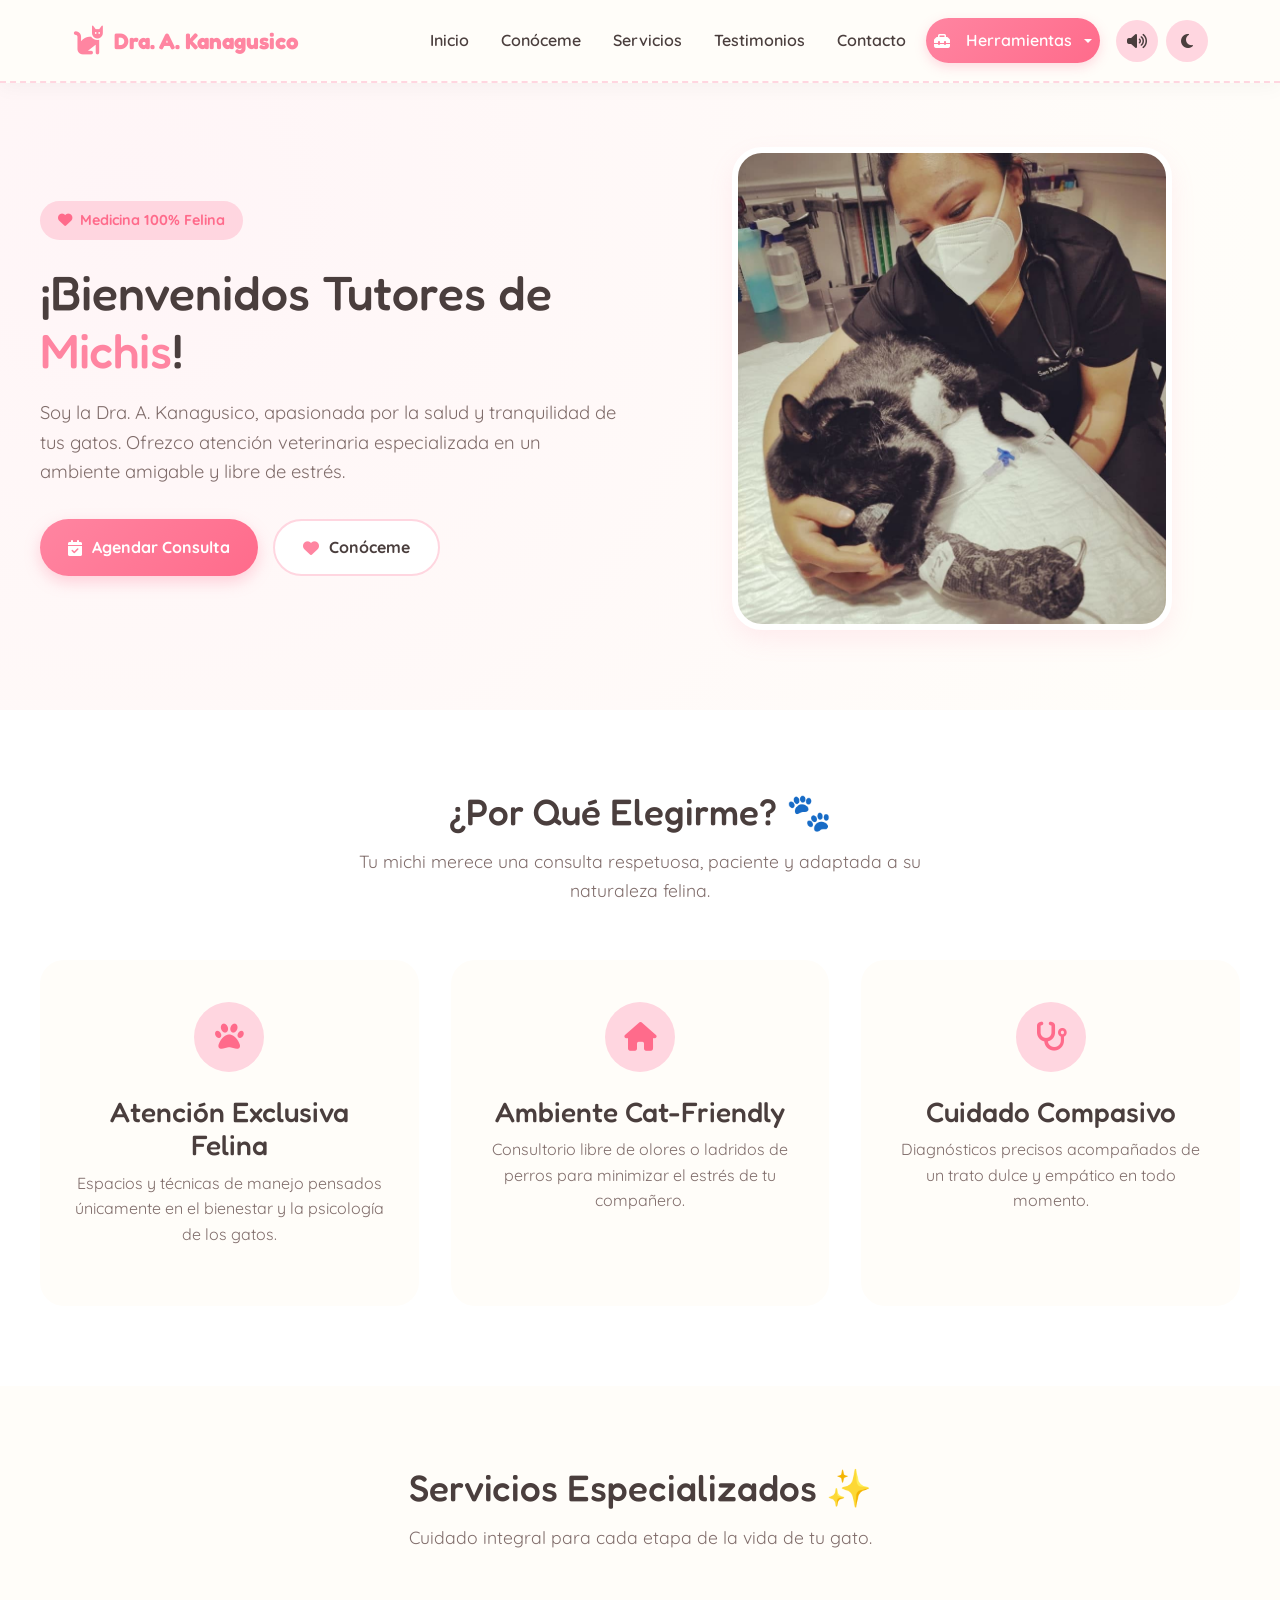
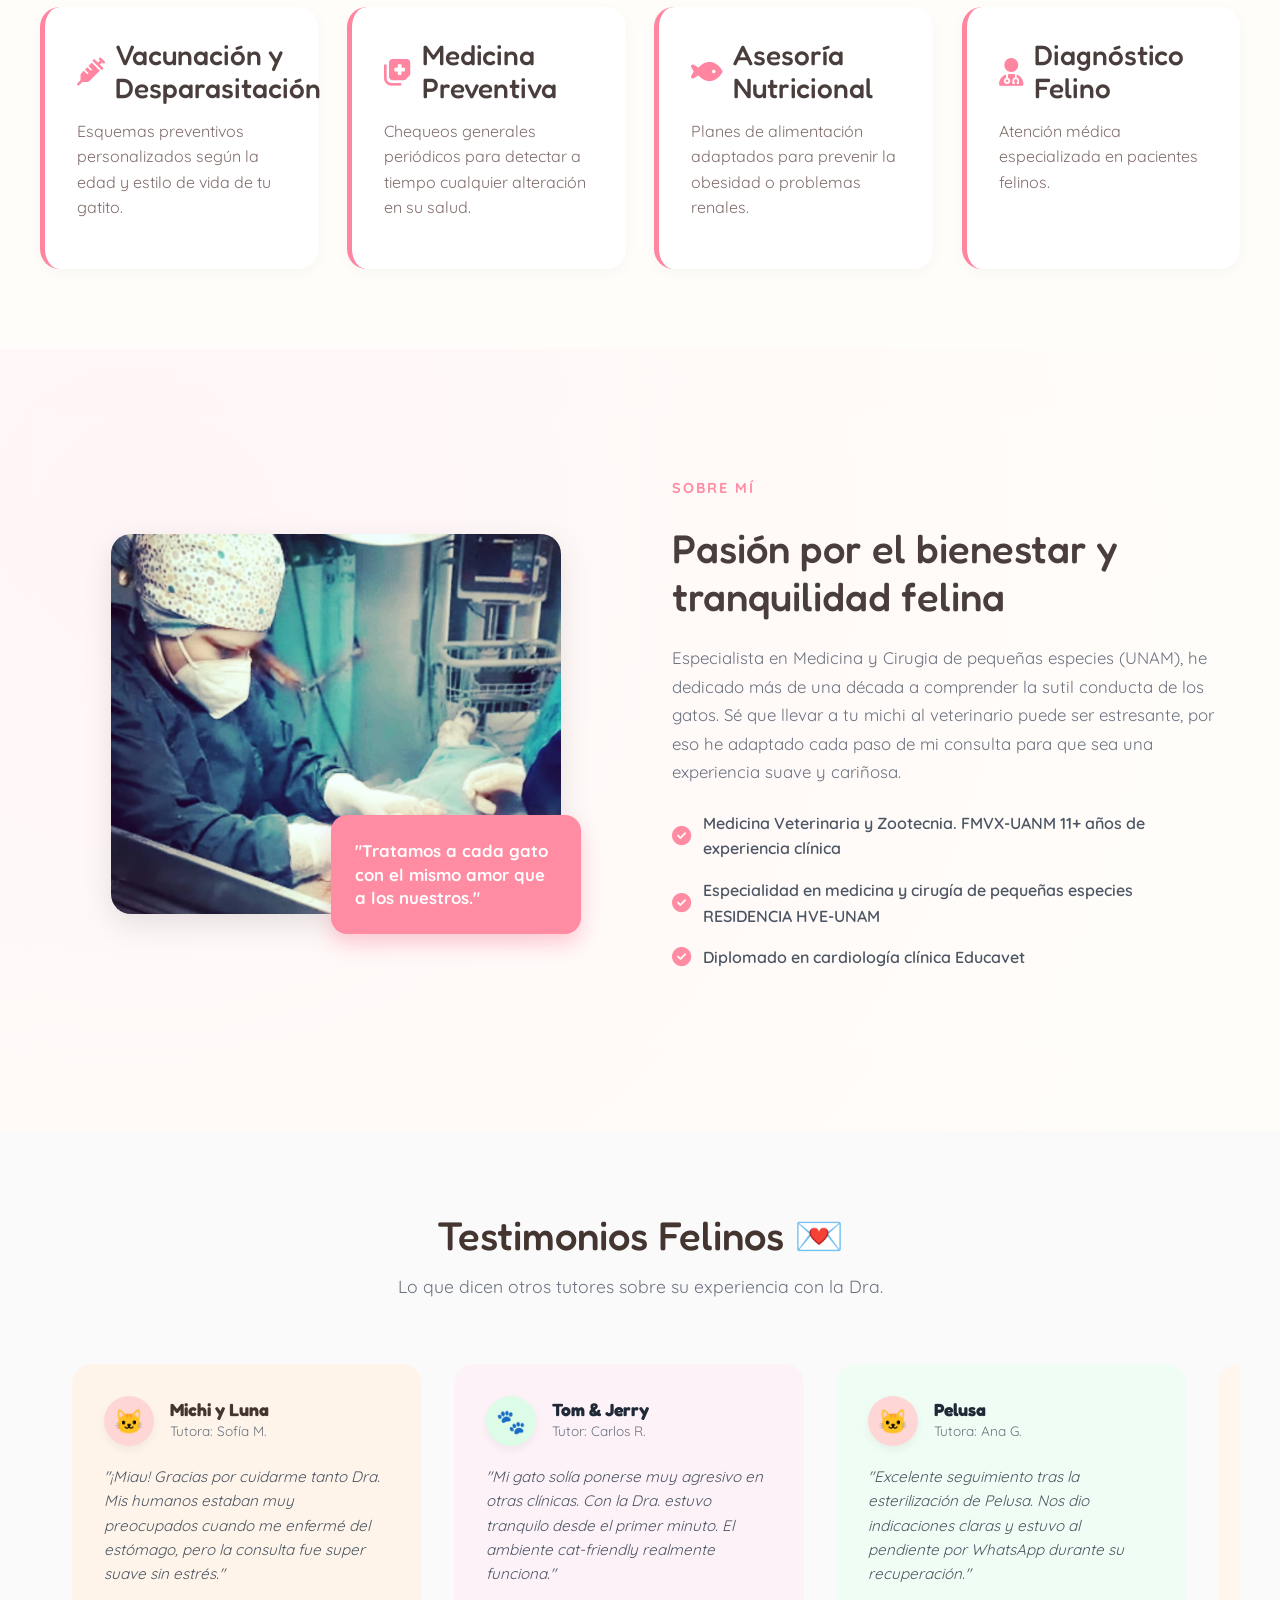
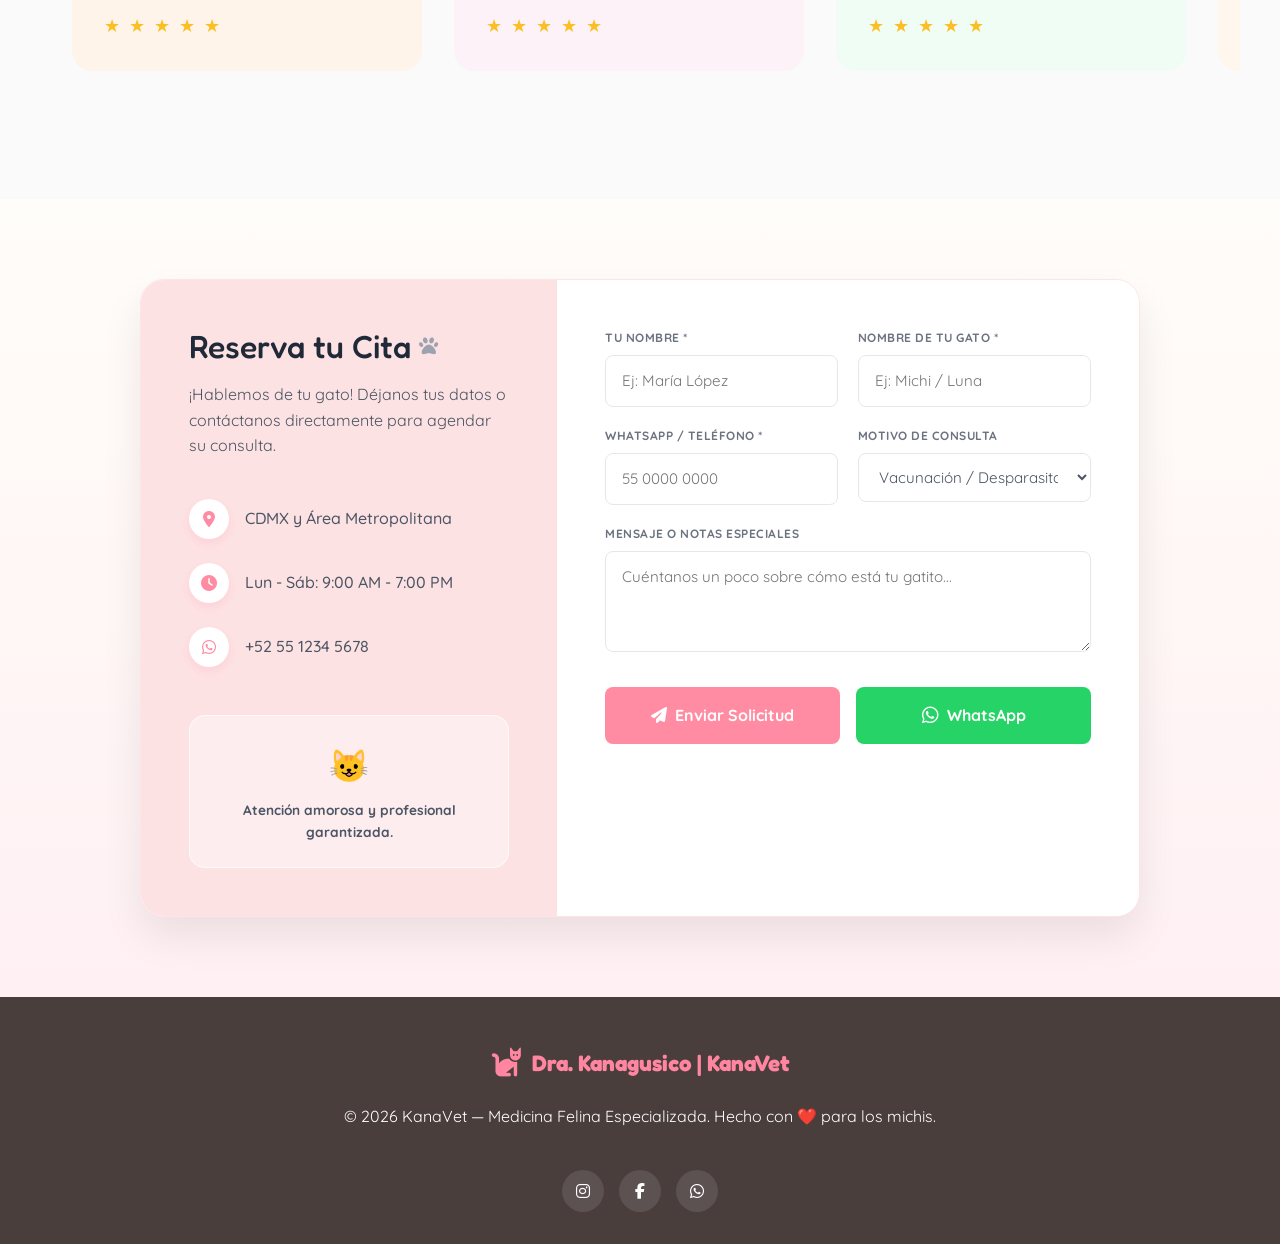
==== index.html @ 10886fee "se comparte frontend" ====
<!DOCTYPE html>
<html lang="es" class="scroll-smooth">
<head>
  <meta charset="UTF-8" />
  <meta name="viewport" content="width=device-width, initial-scale=1.0" />
  <title>Dra. Kana | Especialista en Gatos</title>
  <link rel="icon" href="data:image/svg+xml, <svg xmlns=%22http://www.w3.org/2000/svg%22 viewBox=%220 0 100 100%22><text y=%22.9em%22 font-size=%2290%22>🐾</text></svg>">

  <!-- Bootstrap 5 CSS -->
  <link href="https://cdn.jsdelivr.net/npm/bootstrap@5.3.3/dist/css/bootstrap.min.css" rel="stylesheet">

  <!-- Google Fonts -->
  <link rel="preconnect" href="https://fonts.googleapis.com">
  <link rel="preconnect" href="https://fonts.gstatic.com" crossorigin>
  <link href="https://fonts.googleapis.com/css2?family=Fredoka:wght@400;600;700&family=Quicksand:wght@400;600;700&family=Nunito:wght@400;600;700;800&display=swap" rel="stylesheet">

  <!-- FontAwesome Icons -->
  <link rel="stylesheet" href="https://cdnjs.cloudflare.com/ajax/libs/font-awesome/6.4.0/css/all.min.css"/>

  <!-- Estilos personalizados (se mantienen intactos) -->
  <link rel="stylesheet" href="./css/styles.css">
</head>
<body class="relative overflow-x-hidden">

  <!-- Background Paw Pattern Overlay -->
<div class="paw-bg"></div>


  <!-- ENCABEZADO / BARRA DE NAVEGACIÓN -->
    <div id="menuContainer"></div>

  

  <!-- ============ SECCIÓN HERO ============ -->
  <section class="hero" id="inicio">
    <div class="hero-container">
      <div class="hero-text">
        <div class="hero-badge">
          <i class="fas fa-heart"></i> Medicina 100% Felina
        </div>
        <h1 class="hero-title">¡Bienvenidos Tutores de <span>Michis</span>!</h1>
        <p class="hero-description">
          Soy la Dra. A. Kanagusico, apasionada por la salud y tranquilidad de tus gatos. Ofrezco atención veterinaria especializada en un ambiente amigable y libre de estrés.
        </p>
        <div class="hero-buttons">
          <a href="#contacto" class="btn-primary">
            <i class="fa-solid fa-calendar-check"></i>
            <span>Agendar Consulta</span>
          </a>
          <a href="#conoceme" class="btn-secondary">
            <i class="fa-solid fa-heart" style="color: var(--pink-accent);"></i>
            <span>Conóceme</span>
          </a>
        </div>
      </div>
      <div class="hero-image-wrapper">
        <img src="../img/vetara.jpg"
             alt="Gato tierno en consulta" class="hero-avatar" />
      </div>
    </div>
  </section>

  <!-- ============ POR QUÉ ELEGIRME ============ -->
  <section class="features" id="porque-elegirme">
    <div class="section-header">
      <h2 class="section-title">¿Por Qué Elegirme? 🐾</h2>
      <p class="section-subtitle">Tu michi merece una consulta respetuosa, paciente y adaptada a su naturaleza felina.</p>
    </div>
    <div class="features-grid">
      <div class="feature-card">
        <div class="feature-icon"><i class="fas fa-paw"></i></div>
        <h3>Atención Exclusiva Felina</h3>
        <p>Espacios y técnicas de manejo pensados únicamente en el bienestar y la psicología de los gatos.</p>
      </div>
      <div class="feature-card">
        <div class="feature-icon"><i class="fas fa-home"></i></div>
        <h3>Ambiente Cat-Friendly</h3>
        <p>Consultorio libre de olores o ladridos de perros para minimizar el estrés de tu compañero.</p>
      </div>
      <div class="feature-card">
        <div class="feature-icon"><i class="fas fa-stethoscope"></i></div>
        <h3>Cuidado Compasivo</h3>
        <p>Diagnósticos precisos acompañados de un trato dulce y empático en todo momento.</p>
      </div>
    </div>
  </section>

  <!-- ============ SERVICIOS ============ -->
  <section class="services" id="servicios">
    <div class="section-header">
      <h2 class="section-title">Servicios Especializados ✨</h2>
      <p class="section-subtitle">Cuidado integral para cada etapa de la vida de tu gato.</p>
    </div>
    <div class="services-grid">
      <div class="service-card">
        <h3><i class="fas fa-syringe" style="color: var(--pink-accent);"></i> Vacunación y Desparasitación</h3>
        <p>Esquemas preventivos personalizados según la edad y estilo de vida de tu gatito.</p>
      </div>
      <div class="service-card">
        <h3><i class="fas fa-notes-medical" style="color: var(--pink-accent);"></i> Medicina Preventiva</h3>
        <p>Chequeos generales periódicos para detectar a tiempo cualquier alteración en su salud.</p>
      </div>
      <div class="service-card">
        <h3><i class="fas fa-fish" style="color: var(--pink-accent);"></i> Asesoría Nutricional</h3>
        <p>Planes de alimentación adaptados para prevenir la obesidad o problemas renales.</p>
      </div>
      <div class="service-card">
        <h3><i class="fas fa-user-md" style="color: var(--pink-accent);"></i> Diagnóstico Felino</h3>
        <p>Atención médica especializada en pacientes felinos.</p>
      </div>
    </div>
  </section>

  <!-- ============ CONÓCEME (SOBRE MÍ) ============ -->
  <div class="hero p-0 m-0" style="padding: 0 !important; margin: 0 !important;">
    <section class="about hero mx-auto" id="conoceme">
      <div style="display: grid; grid-template-columns: repeat(auto-fit, minmax(300px, 1fr)); gap: 4rem; align-items: center;" class="hero">
        <div style="position: relative; max-width: 450px; margin: 0 auto; width: 100%;">
          <img src="../img/operando.jpg"
               alt="Veterinaria examinando un gato relajado"
               style="width: 100%; height: 380px; object-fit: cover; border-radius: 20px; box-shadow: 0 10px 30px rgba(0,0,0,0.1);" />
          <div style="position: absolute; bottom: -20px; right: -20px; background-color: #FF8CA3; color: white; padding: 1.5rem; border-radius: 16px; box-shadow: 0 10px 20px rgba(255, 140, 163, 0.4); max-width: 250px;">
            <p style="font-weight: 700; font-size: 1.05rem; margin: 0; line-height: 1.4; font-family: 'Quicksand', sans-serif;">
              "Tratamos a cada gato con el mismo amor que a los nuestros."
            </p>
          </div>
        </div>
        <div style="display: flex; flex-direction: column; gap: 1.5rem;">
          <span style="color: #FF8CA3; font-weight: 700; letter-spacing: 2px; text-transform: uppercase; font-size: 0.9rem;">Sobre Mí</span>
          <h2 style="font-family: 'Fredoka', sans-serif; font-size: 2.5rem; color: var(--text-dark); line-height: 1.2; margin: 0;">
            Pasión por el bienestar y tranquilidad felina
          </h2>
          <p style="color: #6b7280; font-size: 1.05rem; line-height: 1.7; margin: 0;">
            Especialista en Medicina y Cirugia de pequeñas especies (UNAM), he dedicado más de una década a comprender la sutil conducta de los gatos. Sé que llevar a tu michi al veterinario puede ser estresante, por eso he adaptado cada paso de mi consulta para que sea una experiencia suave y cariñosa.
          </p>
          <ul style="list-style: none; padding: 0; margin: 0; display: flex; flex-direction: column; gap: 1rem;">
            <li style="display: flex; align-items: center; gap: 12px; color: #4b5563; font-weight: 600;">
              <i class="fa-solid fa-circle-check" style="color: #FF8CA3; font-size: 1.2rem;"></i>
              <span> Medicina Veterinaria y Zootecnia. FMVX-UANM 11+ años de experiencia clínica</span>
            </li>
            <li style="display: flex; align-items: center; gap: 12px; color: #4b5563; font-weight: 600;">
              <i class="fa-solid fa-circle-check" style="color: #FF8CA3; font-size: 1.2rem;"></i>
              <span>Especialidad en medicina y cirugía de pequeñas especies RESIDENCIA HVE-UNAM</span>
            </li>
            <li style="display: flex; align-items: center; gap: 12px; color: #4b5563; font-weight: 600;">
              <i class="fa-solid fa-circle-check" style="color: #FF8CA3; font-size: 1.2rem;"></i>
              <span>Diplomado en cardiología clínica Educavet</span>
            </li>
          </ul>
        </div>
      </div>
    </section>
  </div>

  <!-- ============ TESTIMONIOS ============ -->
  <section class="testimonials" id="testimonios" style="padding: 5rem 0; background-color: #fafafa;">
    <div class="section-header" style="max-width: 1200px; margin: 0 auto 3rem auto; padding: 0 2rem; text-align: center;">
      <h2 class="section-title" style="font-family: 'Fredoka', sans-serif; font-size: 2.5rem; color: #443530;">Testimonios Felinos 💌</h2>
      <p class="section-subtitle" style="color: #6b7280; margin-top: 0.5rem;">Lo que dicen otros tutores sobre su experiencia con la Dra.</p>
    </div>

    <div style="display: flex; gap: 2rem; overflow-x: auto; scroll-snap-type: x mandatory; padding: 1rem 2rem 3rem 2rem; max-width: 1200px; margin: 0 auto; scrollbar-width: none; -ms-overflow-style: none;">

      <div style="flex: 0 0 350px; scroll-snap-align: center; background-color: #FEF4EA; border-radius: 20px; padding: 2rem; transition: all 0.3s ease; cursor: pointer;"
           onmouseover="this.style.transform='translateY(-8px)'; this.style.boxShadow='0 15px 30px rgba(0,0,0,0.08)';"
           onmouseout="this.style.transform='translateY(0)'; this.style.boxShadow='none';">
        <div style="display: flex; align-items: center; gap: 1rem; margin-bottom: 1.2rem;">
          <div style="width: 50px; height: 50px; background-color: #FFD6D6; border-radius: 50%; display: flex; align-items: center; justify-content: center; font-size: 1.5rem; box-shadow: 0 4px 8px rgba(0,0,0,0.05);">🐱</div>
          <div>
            <h4 style="margin: 0; font-size: 1.1rem; color: #443530; font-weight: 800;">Michi y Luna</h4>
            <p style="margin: 0; font-size: 0.85rem; color: #6b7280;">Tutora: Sofía M.</p>
          </div>
        </div>
        <p style="color: #4b5563; font-style: italic; line-height: 1.6; font-size: 0.95rem; margin-bottom: 1.5rem;">
          "¡Miau! Gracias por cuidarme tanto Dra. Mis humanos estaban muy preocupados cuando me enfermé del estómago, pero la consulta fue super suave sin estrés."
        </p>
        <div style="color: #FBBF24; font-size: 1.1rem; letter-spacing: 2px;">★ ★ ★ ★ ★</div>
      </div>

      <div style="flex: 0 0 350px; scroll-snap-align: center; background-color: #FDF2F8; border-radius: 20px; padding: 2rem; transition: all 0.3s ease; cursor: pointer;"
           onmouseover="this.style.transform='translateY(-8px)'; this.style.boxShadow='0 15px 30px rgba(0,0,0,0.08)';"
           onmouseout="this.style.transform='translateY(0)'; this.style.boxShadow='none';">
        <div style="display: flex; align-items: center; gap: 1rem; margin-bottom: 1.2rem;">
          <div style="width: 50px; height: 50px; background-color: #DCFCE7; border-radius: 50%; display: flex; align-items: center; justify-content: center; font-size: 1.5rem; box-shadow: 0 4px 8px rgba(0,0,0,0.05);">🐾</div>
          <div>
            <h4 style="margin: 0; font-size: 1.1rem; color: #1f2937; font-weight: 800;">Tom & Jerry</h4>
            <p style="margin: 0; font-size: 0.85rem; color: #6b7280;">Tutor: Carlos R.</p>
          </div>
        </div>
        <p style="color: #4b5563; font-style: italic; line-height: 1.6; font-size: 0.95rem; margin-bottom: 1.5rem;">
          "Mi gato solía ponerse muy agresivo en otras clínicas. Con la Dra. estuvo tranquilo desde el primer minuto. El ambiente cat-friendly realmente funciona."
        </p>
        <div style="color: #FBBF24; font-size: 1.1rem; letter-spacing: 2px;">★ ★ ★ ★ ★</div>
      </div>

      <div style="flex: 0 0 350px; scroll-snap-align: center; background-color: #F0FDF4; border-radius: 20px; padding: 2rem; transition: all 0.3s ease; cursor: pointer;"
           onmouseover="this.style.transform='translateY(-8px)'; this.style.boxShadow='0 15px 30px rgba(0,0,0,0.08)';"
           onmouseout="this.style.transform='translateY(0)'; this.style.boxShadow='none';">
        <div style="display: flex; align-items: center; gap: 1rem; margin-bottom: 1.2rem;">
          <div style="width: 50px; height: 50px; background-color: #FFD6D6; border-radius: 50%; display: flex; align-items: center; justify-content: center; font-size: 1.5rem; box-shadow: 0 4px 8px rgba(0,0,0,0.05);">🐱</div>
          <div>
            <h4 style="margin: 0; font-size: 1.1rem; color: #1f2937; font-weight: 800;">Pelusa</h4>
            <p style="margin: 0; font-size: 0.85rem; color: #6b7280;">Tutora: Ana G.</p>
          </div>
        </div>
        <p style="color: #4b5563; font-style: italic; line-height: 1.6; font-size: 0.95rem; margin-bottom: 1.5rem;">
          "Excelente seguimiento tras la esterilización de Pelusa. Nos dio indicaciones claras y estuvo al pendiente por WhatsApp durante su recuperación."
        </p>
        <div style="color: #FBBF24; font-size: 1.1rem; letter-spacing: 2px;">★ ★ ★ ★ ★</div>
      </div>

      <div style="flex: 0 0 350px; scroll-snap-align: center; background-color: #FFF7ED; border-radius: 20px; padding: 2rem; transition: all 0.3s ease; cursor: pointer;"
           onmouseover="this.style.transform='translateY(-8px)'; this.style.boxShadow='0 15px 30px rgba(0,0,0,0.08)';"
           onmouseout="this.style.transform='translateY(0)'; this.style.boxShadow='none';">
        <div style="display: flex; align-items: center; gap: 1rem; margin-bottom: 1.2rem;">
          <div style="width: 50px; height: 50px; background-color: #E0E7FF; border-radius: 50%; display: flex; align-items: center; justify-content: center; font-size: 1.5rem; box-shadow: 0 4px 8px rgba(0,0,0,0.05);">😺</div>
          <div>
            <h4 style="margin: 0; font-size: 1.1rem; color: #1f2937; font-weight: 800;">Bigotes</h4>
            <p style="margin: 0; font-size: 0.85rem; color: #6b7280;">Tutor: Luis F.</p>
          </div>
        </div>
        <p style="color: #4b5563; font-style: italic; line-height: 1.6; font-size: 0.95rem; margin-bottom: 1.5rem;">
          "La atención a domicilio fue la mejor decisión. Mi gato mayor ya no se estresa con los viajes y la Dra. es súper paciente con él."
        </p>
        <div style="color: #FBBF24; font-size: 1.1rem; letter-spacing: 2px;">★ ★ ★ ★ ★</div>
      </div>

    </div>
  </section>

  <!-- ============ FORMULARIO DE RESERVA ============ -->
  <section class="booking" id="contacto" style="padding: 5rem 1rem; display: flex; justify-content: center;">
    <div style="background: white; border-radius: 24px; box-shadow: 0 20px 40px rgba(0,0,0,0.08); display: flex; flex-wrap: wrap; max-width: 1000px; width: 100%; overflow: hidden; border: 1px solid #ffe4e6;">

      <div style="background-color: #FDE2E4; padding: 3rem; flex: 1 1 350px; display: flex; flex-direction: column; justify-content: space-between;">
        <div>
          <h2 style="font-family: 'Fredoka', sans-serif; font-size: 2rem; color: #1f2937; margin-top: 0; margin-bottom: 1rem; display: flex; align-items: center; gap: 8px;">
            Reserva tu Cita <i class="fas fa-paw" style="font-size: 1.2rem; color: #9ca3af;"></i>
          </h2>
          <p style="color: #4b5563; font-size: 1rem; line-height: 1.6; margin-bottom: 2.5rem;">
            ¡Hablemos de tu gato! Déjanos tus datos o contáctanos directamente para agendar su consulta.
          </p>
          <ul style="list-style: none; padding: 0; margin: 0; display: flex; flex-direction: column; gap: 1.5rem;">
            <li style="display: flex; align-items: center; gap: 1rem; color: #4b5563; font-weight: 500;">
              <div style="background: white; width: 40px; height: 40px; border-radius: 50%; display: flex; align-items: center; justify-content: center; color: #FF8CA3; box-shadow: 0 4px 10px rgba(255,140,163,0.2);">
                <i class="fas fa-map-marker-alt"></i>
              </div>
              CDMX y Área Metropolitana
            </li>
            <li style="display: flex; align-items: center; gap: 1rem; color: #4b5563; font-weight: 500;">
              <div style="background: white; width: 40px; height: 40px; border-radius: 50%; display: flex; align-items: center; justify-content: center; color: #FF8CA3; box-shadow: 0 4px 10px rgba(255,140,163,0.2);">
                <i class="fas fa-clock"></i>
              </div>
              Lun - Sáb: 9:00 AM - 7:00 PM
            </li>
            <li style="display: flex; align-items: center; gap: 1rem; color: #4b5563; font-weight: 500;">
              <div style="background: white; width: 40px; height: 40px; border-radius: 50%; display: flex; align-items: center; justify-content: center; color: #FF8CA3; box-shadow: 0 4px 10px rgba(255,140,163,0.2);">
                <i class="fab fa-whatsapp"></i>
              </div>
              +52 55 1234 5678
            </li>
          </ul>
        </div>
        <div style="background: rgba(255, 255, 255, 0.4); padding: 1.5rem; border-radius: 16px; margin-top: 3rem; text-align: center; border: 1px solid rgba(255,255,255,0.6);">
          <div style="font-size: 2rem; margin-bottom: 0.5rem;">😺</div>
          <p style="margin: 0; font-size: 0.85rem; font-weight: 700; color: #4b5563;">Atención amorosa y profesional garantizada.</p>
        </div>
      </div>

      <div style="padding: 3rem; flex: 2 1 450px; background: white;">
        <form id="contactForm" style="display: flex; flex-direction: column; gap: 1.2rem;">
          <div style="display: grid; grid-template-columns: 1fr 1fr; gap: 1.2rem;">
            <div>
              <label for="nombreTutor" style="display: block; font-size: 0.75rem; font-weight: 800; color: #6b7280; margin-bottom: 0.5rem; text-transform: uppercase; letter-spacing: 0.5px;">Tu Nombre *</label>
              <input type="text" id="nombreTutor" placeholder="Ej: María López" required style="width: 100%; padding: 0.8rem 1rem; border: 1px solid #e5e7eb; border-radius: 8px; font-size: 0.95rem; outline: none; transition: border-color 0.3s;" onfocus="this.style.borderColor='#FF8CA3'" onblur="this.style.borderColor='#e5e7eb'" />
            </div>
            <div>
              <label for="nombreGato" style="display: block; font-size: 0.75rem; font-weight: 800; color: #6b7280; margin-bottom: 0.5rem; text-transform: uppercase; letter-spacing: 0.5px;">Nombre de tu Gato *</label>
              <input type="text" id="nombreGato" placeholder="Ej: Michi / Luna" required style="width: 100%; padding: 0.8rem 1rem; border: 1px solid #e5e7eb; border-radius: 8px; font-size: 0.95rem; outline: none; transition: border-color 0.3s;" onfocus="this.style.borderColor='#FF8CA3'" onblur="this.style.borderColor='#e5e7eb'" />
            </div>
          </div>
          <div style="display: grid; grid-template-columns: 1fr 1fr; gap: 1.2rem;">
            <div>
              <label for="telefono" style="display: block; font-size: 0.75rem; font-weight: 800; color: #6b7280; margin-bottom: 0.5rem; text-transform: uppercase; letter-spacing: 0.5px;">WhatsApp / Teléfono *</label>
              <input type="tel" id="telefono" placeholder="55 0000 0000" required style="width: 100%; padding: 0.8rem 1rem; border: 1px solid #e5e7eb; border-radius: 8px; font-size: 0.95rem; outline: none; transition: border-color 0.3s;" onfocus="this.style.borderColor='#FF8CA3'" onblur="this.style.borderColor='#e5e7eb'" />
            </div>
            <div>
              <label for="motivo" style="display: block; font-size: 0.75rem; font-weight: 800; color: #6b7280; margin-bottom: 0.5rem; text-transform: uppercase; letter-spacing: 0.5px;">Motivo de Consulta</label>
              <select id="motivo" style="width: 100%; padding: 0.8rem 1rem; border: 1px solid #e5e7eb; border-radius: 8px; font-size: 0.95rem; outline: none; background-color: white; color: #4b5563; transition: border-color 0.3s;" onfocus="this.style.borderColor='#FF8CA3'" onblur="this.style.borderColor='#e5e7eb'">
                <option value="Vacunación / Desparasitación">Vacunación / Desparasitación</option>
                <option value="Chequeo General">Chequeo General</option>
                <option value="Asesoría Nutricional">Asesoría Nutricional</option>
                <option value="Problema de Comportamiento">Problema de Comportamiento</option>
                <option value="Otro">Otro</option>
              </select>
            </div>
          </div>
          <div>
            <label for="mensaje" style="display: block; font-size: 0.75rem; font-weight: 800; color: #6b7280; margin-bottom: 0.5rem; text-transform: uppercase; letter-spacing: 0.5px;">Mensaje o Notas Especiales</label>
            <textarea id="mensaje" rows="3" placeholder="Cuéntanos un poco sobre cómo está tu gatito..." style="width: 100%; padding: 0.8rem 1rem; border: 1px solid #e5e7eb; border-radius: 8px; font-size: 0.95rem; outline: none; resize: vertical; transition: border-color 0.3s;" onfocus="this.style.borderColor='#FF8CA3'" onblur="this.style.borderColor='#e5e7eb'"></textarea>
          </div>
          <div style="display: flex; gap: 1rem; margin-top: 0.5rem; flex-wrap: wrap;">
            <button type="submit" style="flex: 1; background-color: #FF8CA3; color: white; border: none; padding: 1rem; border-radius: 8px; font-weight: 700; font-size: 1rem; cursor: pointer; display: flex; align-items: center; justify-content: center; gap: 8px; transition: background-color 0.3s;" onmouseover="this.style.backgroundColor='#f0758f'" onmouseout="this.style.backgroundColor='#FF8CA3'">
              <i class="fas fa-paper-plane"></i> Enviar Solicitud
            </button>
            <a href="https://wa.me/525512345678" target="_blank" style="flex: 1; background-color: #25D366; color: white; border: none; padding: 1rem; border-radius: 8px; font-weight: 700; font-size: 1rem; text-decoration: none; display: flex; align-items: center; justify-content: center; gap: 8px; transition: background-color 0.3s;" onmouseover="this.style.backgroundColor='#1ebe5d'" onmouseout="this.style.backgroundColor='#25D366'">
              <i class="fab fa-whatsapp" style="font-size: 1.2rem;"></i> WhatsApp
            </a>
          </div>
        </form>
      </div>
    </div>
  </section>

  <!-- ============ FOOTER ============ -->
   <div id="footerContainer"></div>
 <!-- ============ AUDIO ============ -->
    <audio id="bgMusic" loop>
  <source src="../audio/snoozybeats-cat-cafe-lofi-309576.mp3" type="audio/mpeg">
 </audio>

  <!-- Bootstrap 5 JS Bundle (incluye Popper) -->
  <script src="https://cdn.jsdelivr.net/npm/bootstrap@5.3.3/dist/js/bootstrap.bundle.min.js"></script>

  <!-- JS personalizado (efectos, sonido, tema, etc.) -->
  <script src="../js/main.js"></script>


</body>
</html>
---- css/styles.css ----
/* ============================================================
   VARIABLES GLOBALES
   ============================================================ */
:root {
  --bg-cream: #FFFDF9;
  --pink-soft: #FFD6E0;
  --pink-accent: #FF85A1;
  --pink-hover: #FF6B8B;
  --blue-soft: #C2F0FC;
  --blue-dark: #3A86FF;
  --green-pastel: #C1E7E3;
  --yellow-pastel: #FFEFB9;
  --text-dark: #4A3E3D;
  --text-muted: #806D6B;
  --white: #FFFFFF;
  --card-shadow: 0 10px 25px rgba(255, 133, 161, 0.12);
  --transition-smooth: all 0.3s cubic-bezier(0.34, 1.56, 0.64, 1);

  /* Variables específicas para tema */
  --bg-page: #FFFDF9;
  --bg-section-alt: #FFFFFF;
  --bg-card: #FFFFFF;
  --bg-cream-card: #FFFDF9;
  --text-body: #4A3E3D;
  --text-muted-body: #806D6B;
  --border-soft: #F0E6E6;
  --header-bg: rgba(255, 253, 249, 0.95);
}

/* ============================================================
   DARK MODE: redefinimos variables globales
   ============================================================ */
html.dark,
body.dark {
  --bg-page: #1A1622;
  --bg-section-alt: #1F1B24;
  --bg-card: #2D2636;
  --bg-cream-card: #241F2E;
  --text-dark: #F3E8EE;
  --text-body: #E5DCE8;
  --text-muted: #B8A9C4;
  --text-muted-body: #B8A9C4;
  --border-soft: #3A3245;
  --white: #2D2636; /* cuidado: se usa como fondo de cards */
  --header-bg: rgba(26, 22, 34, 0.95);
}

/* ============================================================
   RESET Y BASE
   ============================================================ */
* {
  box-sizing: border-box;
  margin: 0;
  padding: 0;
}

html { scroll-behavior: smooth; }

body {
  font-family: 'Quicksand', sans-serif;
  background-color: var(--bg-page);
  color: var(--text-body);
  line-height: 1.6;
  overflow-x: hidden;
  transition: background-color 0.3s ease, color 0.3s ease;
}

h1, h2, h3, h4, .brand-logo {
  font-family: 'Fredoka', sans-serif;
  color: var(--text-dark);
}

/* ============================================================
   FONDO DE PATITAS (reemplaza Tailwind)
   ============================================================ */
.paw-bg {
  position: fixed;
  inset: 0;
  pointer-events: none;
  z-index: 0;
  background-image:
    radial-gradient(#FF85A1 0.75px, transparent 0.75px),
    radial-gradient(#FF85A1 0.75px, #FFF9F5 0.75px);
  background-size: 30px 30px;
  background-position: 0 0, 15px 15px;
  opacity: 0.15;
  transition: opacity 0.3s ease;
}

html.dark .paw-bg,
body.dark .paw-bg {
  background-image:
    radial-gradient(#FF85A1 0.75px, transparent 0.75px),
    radial-gradient(#FF85A1 0.75px, #1A1622 0.75px);
  opacity: 0.10;
}

/* Aseguramos que el contenido quede por encima del fondo */
body > header,
body > section,
body > div,
body > footer {
  position: relative;
  z-index: 1;
}

/* ============================================================
   NAVBAR
   ============================================================ */
header.sticky,
.navbar-custom {
  background-color: var(--header-bg) !important;
  backdrop-filter: blur(8px);
  border-bottom: 2px dashed var(--pink-soft);
  box-shadow: 0 4px 20px rgba(0, 0, 0, 0.04);
  transition: background-color 0.3s ease;
  /* CRÍTICO para que el dropdown se vea encima del contenido */
  overflow: visible !important;
  z-index: 2000;
}

.navbar {
  position: relative;
  overflow: visible !important;
}

.nav-container {
  max-width: 1200px;
  margin: 0 auto;
  padding: 0.4rem 2rem;
}

.brand-logo {
  display: flex;
  align-items: center;
  gap: 10px;
  font-size: 1.4rem;
  font-weight: 700;
  color: var(--pink-accent) !important;
  text-decoration: none;
}

.brand-logo i { font-size: 1.8rem; }

.nav-links {
  display: flex;
  align-items: center;
  gap: 12px;
  list-style: none;
}

.nav-link-custom {
  text-decoration: none;
  color: var(--text-dark);
  font-weight: 600;
  font-size: 1rem;
  padding: 8px 12px;
  border-radius: 8px;
  transition: var(--transition-smooth);
}

.nav-link-custom:hover {
  color: var(--pink-accent);
  background-color: rgba(255, 214, 224, 0.35);
}

html.dark .nav-link-custom:hover,
body.dark .nav-link-custom:hover {
  background-color: rgba(255, 133, 161, 0.15);
}

/* Botón píldora Herramientas */
.btn-nav-cita {
  background: linear-gradient(135deg, var(--pink-accent), var(--pink-hover));
  color: #fff !important;
  padding: 10px 22px;
  border-radius: 50px;
  box-shadow: 0 4px 12px rgba(255, 133, 161, 0.3);
  display: inline-flex;
  align-items: center;
  gap: 8px;
  text-decoration: none;
  font-weight: 600;
  transition: var(--transition-smooth);
}

.btn-nav-cita:hover,
.btn-nav-cita:focus {
  transform: translateY(-2px) scale(1.03);
  box-shadow: 0 6px 18px rgba(255, 133, 161, 0.4);
  color: #fff !important;
}

/* ============================================================
   DROPDOWN HERRAMIENTAS - FIX Z-INDEX
   ============================================================ */
.dropdown-menu {
  border-radius: 12px;
  border: 1px solid var(--border-soft);
  box-shadow: 0 10px 25px rgba(0, 0, 0, 0.15);
  padding: 0.5rem 0;
  min-width: 230px;
  background-color: var(--bg-card);
  /* Sobrescribe el contenido */
  z-index: 3000 !important;
  position: absolute !important;
  margin-top: 8px;
}

.dropdown-item {
  padding: 10px 20px;
  color: var(--text-body);
  font-weight: 500;
  transition: all 0.2s;
  display: block;
  text-decoration: none;
}

.dropdown-item:hover,
.dropdown-item:focus {
  background-color: var(--pink-soft);
  color: var(--pink-hover);
}

html.dark .dropdown-item:hover,
body.dark .dropdown-item:hover {
  background-color: rgba(255, 133, 161, 0.15);
  color: var(--pink-accent);
}

.dropdown-divider {
  margin: 0.4rem 0;
  border-color: var(--border-soft);
}

/* ============================================================
   BOTONES ACCIÓN (sonido / tema)
   ============================================================ */
.btn-action {
  background-color: var(--pink-soft);
  color: var(--text-dark);
  border-radius: 50%;
  width: 42px;
  height: 42px;
  display: flex;
  align-items: center;
  justify-content: center;
  border: none;
  transition: var(--transition-smooth);
  font-size: 1rem;
}

.btn-action:hover {
  background-color: var(--pink-accent);
  color: #fff;
  transform: scale(1.08);
}

html.dark .btn-action,
body.dark .btn-action {
  background-color: #3A3245;
  color: var(--text-body);
}

/* ============================================================
   HERO
   ============================================================ */
.hero {
  padding: 4rem 2rem 5rem;
  background: radial-gradient(circle at 10% 20%, #FFF5F7 0%, var(--bg-page) 90%);
  position: relative;
  transition: background 0.3s ease;
}

html.dark .hero,
body.dark .hero {
  background: radial-gradient(circle at 10% 20%, #2A2333 0%, var(--bg-page) 90%);
}

.hero-container {
  max-width: 1200px;
  margin: 0 auto;
  display: grid;
  grid-template-columns: 1fr 1fr;
  gap: 3rem;
  align-items: center;
}

.hero-badge {
  display: inline-flex;
  align-items: center;
  gap: 8px;
  background-color: var(--pink-soft);
  color: var(--pink-hover);
  padding: 8px 18px;
  border-radius: 50px;
  font-weight: 700;
  font-size: 0.9rem;
  margin-bottom: 1.5rem;
}

.hero-title {
  font-size: 3rem;
  color: var(--text-dark);
  line-height: 1.2;
  margin-bottom: 1.2rem;
}

.hero-title span { color: var(--pink-accent); }

.hero-description {
  font-size: 1.15rem;
  color: var(--text-muted-body);
  margin-bottom: 2rem;
}

.hero-buttons {
  display: flex;
  gap: 15px;
  flex-wrap: wrap;
}

.btn-primary {
  background: linear-gradient(135deg, var(--pink-accent), var(--pink-hover));
  color: #fff;
  padding: 14px 28px;
  border-radius: 50px;
  font-weight: 700;
  text-decoration: none;
  box-shadow: 0 6px 15px rgba(255, 133, 161, 0.35);
  transition: var(--transition-smooth);
  display: inline-flex;
  align-items: center;
  gap: 10px;
  border: none;
  cursor: pointer;
}

.btn-primary:hover {
  transform: translateY(-4px);
  box-shadow: 0 10px 22px rgba(255, 133, 161, 0.45);
}

.btn-secondary {
  background-color: var(--bg-card);
  color: var(--text-dark);
  border: 2px solid var(--pink-soft);
  padding: 14px 28px;
  border-radius: 50px;
  font-weight: 700;
  text-decoration: none;
  transition: var(--transition-smooth);
  display: inline-flex;
  align-items: center;
  gap: 10px;
}

.btn-secondary:hover {
  background-color: var(--pink-soft);
  color: var(--pink-hover);
  transform: translateY(-3px);
}

.hero-image-wrapper { position: relative; text-align: center; }

.hero-avatar {
  width: 100%;
  max-width: 440px;
  border-radius: 30px;
  border: 6px solid var(--bg-card);
  box-shadow: var(--card-shadow);
  background-color: var(--blue-soft);
}

/* ============================================================
   FEATURES
   ============================================================ */
.features {
  padding: 5rem 2rem;
  background-color: var(--bg-section-alt);
  transition: background-color 0.3s ease;
}

.section-header {
  text-align: center;
  max-width: 650px;
  margin: 0 auto 3.5rem;
}

.section-title {
  font-size: 2.3rem;
  color: var(--text-dark);
  margin-bottom: 0.8rem;
}

.section-subtitle {
  color: var(--text-muted-body);
  font-size: 1.1rem;
}

.features-grid {
  max-width: 1200px;
  margin: 0 auto;
  display: grid;
  grid-template-columns: repeat(auto-fit, minmax(280px, 1fr));
  gap: 2rem;
}

.feature-card {
  background-color: var(--bg-cream-card);
  padding: 2.5rem 1.8rem;
  border-radius: 24px;
  text-align: center;
  border: 2px solid transparent;
  transition: var(--transition-smooth);
}

.feature-card:hover {
  border-color: var(--pink-soft);
  transform: translateY(-8px);
  box-shadow: var(--card-shadow);
}

.feature-card h3 { color: var(--text-dark); }
.feature-card p { color: var(--text-muted-body); }

.feature-icon {
  width: 70px;
  height: 70px;
  background-color: var(--pink-soft);
  color: var(--pink-hover);
  border-radius: 50%;
  display: flex;
  align-items: center;
  justify-content: center;
  font-size: 1.8rem;
  margin: 0 auto 1.5rem;
}

/* ============================================================
   SERVICES
   ============================================================ */
.services {
  padding: 5rem 2rem;
  background-color: var(--bg-page);
  transition: background-color 0.3s ease;
}

.services-grid {
  max-width: 1200px;
  margin: 0 auto;
  display: grid;
  grid-template-columns: repeat(auto-fit, minmax(250px, 1fr));
  gap: 1.8rem;
}

.service-card {
  background: var(--bg-card);
  padding: 2rem;
  border-radius: 20px;
  box-shadow: 0 4px 15px rgba(0,0,0,0.03);
  transition: var(--transition-smooth);
  border-left: 5px solid var(--pink-accent);
}

.service-card:hover {
  transform: translateY(-5px);
  box-shadow: var(--card-shadow);
}

.service-card h3 {
  color: var(--text-dark);
  margin-bottom: 0.8rem;
  display: flex;
  align-items: center;
  gap: 10px;
}

.service-card p { color: var(--text-muted-body); }

/* ============================================================
   TESTIMONIOS
   ============================================================ */
.testimonials {
  padding: 5rem 2rem;
  background-color: var(--bg-section-alt);
  transition: background-color 0.3s ease;
}

/* Overrides para sección con estilos inline */
html.dark #testimonios,
body.dark #testimonios {
  background-color: var(--bg-section-alt) !important;
}

html.dark #testimonios h2,
body.dark #testimonios h2 {
  color: var(--text-dark) !important;
}

html.dark #testimonios > .section-header p,
body.dark #testimonios > .section-header p {
  color: var(--text-muted-body) !important;
}

html.dark #testimonios > div:nth-child(2) > div,
body.dark #testimonios > div:nth-child(2) > div {
  filter: brightness(0.85) saturate(0.7);
}

html.dark #testimonios > div:nth-child(2) > div h4,
body.dark #testimonios > div:nth-child(2) > div h4 {
  color: var(--text-dark) !important;
}

html.dark #testimonios > div:nth-child(2) > div p,
body.dark #testimonios > div:nth-child(2) > div p {
  color: var(--text-body) !important;
}

/* ============================================================
   SECCIÓN CONÓCEME (estilos inline)
   ============================================================ */
html.dark #conoceme h2,
body.dark #conoceme h2 {
  color: var(--text-dark) !important;
}

html.dark #conoceme p,
body.dark #conoceme p {
  color: var(--text-muted-body) !important;
}

html.dark #conoceme li,
html.dark #conoceme li span,
body.dark #conoceme li,
body.dark #conoceme li span {
  color: var(--text-body) !important;
}

/* ============================================================
   BOOKING / CONTACTO (estilos inline)
   ============================================================ */
.booking {
  padding: 5rem 2rem;
  background: linear-gradient(180deg, var(--bg-page) 0%, #FFF0F3 100%);
  transition: background 0.3s ease;
}

html.dark .booking,
body.dark .booking {
  background: linear-gradient(180deg, var(--bg-page) 0%, #2A1F2B 100%);
}

/* Contenedor principal (inline: background: white) */
html.dark #contacto > div,
body.dark #contacto > div {
  background: var(--bg-card) !important;
  border-color: var(--border-soft) !important;
}

/* Columna izquierda (inline: #FDE2E4) */
html.dark #contacto > div > div:first-child,
body.dark #contacto > div > div:first-child {
  background-color: #2E2436 !important;
}

/* Columna derecha (inline: white) */
html.dark #contacto > div > div:last-child,
body.dark #contacto > div > div:last-child {
  background: var(--bg-card) !important;
}

/* Textos */
html.dark #contacto h2,
body.dark #contacto h2 {
  color: var(--text-dark) !important;
}

html.dark #contacto p,
html.dark #contacto li,
body.dark #contacto p,
body.dark #contacto li {
  color: var(--text-body) !important;
}

/* Inputs / select / textarea */
html.dark #contacto input,
html.dark #contacto select,
html.dark #contacto textarea,
body.dark #contacto input,
body.dark #contacto select,
body.dark #contacto textarea {
  background-color: #241F2E !important;
  border-color: var(--border-soft) !important;
  color: var(--text-body) !important;
}

html.dark #contacto input::placeholder,
html.dark #contacto textarea::placeholder,
body.dark #contacto input::placeholder,
body.dark #contacto textarea::placeholder {
  color: var(--text-muted-body) !important;
  opacity: 0.6;
}

html.dark #contacto label,
body.dark #contacto label {
  color: var(--text-muted-body) !important;
}

/* Tarjeta "Atención amorosa" */
html.dark #contacto > div > div:first-child > div:last-child,
body.dark #contacto > div > div:first-child > div:last-child {
  background: rgba(255, 255, 255, 0.06) !important;
  border-color: rgba(255, 255, 255, 0.1) !important;
}

/* Círculos con iconos (inline: background white) */
html.dark #contacto > div > div:first-child ul li > div,
body.dark #contacto > div > div:first-child ul li > div {
  background: #3A3245 !important;
}

/* ============================================================
   FORM CONTROL (genérico)
   ============================================================ */
.form-group { margin-bottom: 1.5rem; }

.form-group label {
  display: block;
  font-weight: 600;
  margin-bottom: 0.5rem;
  color: var(--text-dark);
}

.form-control {
  width: 100%;
  padding: 14px 18px;
  border: 2px solid var(--border-soft);
  border-radius: 12px;
  font-size: 1rem;
  font-family: inherit;
  background-color: var(--bg-card);
  color: var(--text-body);
  transition: var(--transition-smooth);
  outline: none;
}

.form-control:focus {
  border-color: var(--pink-accent);
  box-shadow: 0 0 0 4px rgba(255, 133, 161, 0.15);
}

.form-control::placeholder {
  color: var(--text-muted-body);
  opacity: 0.7;
}

/* ============================================================
   FOOTER
   ============================================================ */
footer {
  background-color: var(--text-dark);
  color: #FFFFFF;
  padding: 3rem 2rem 2rem;
  text-align: center;
}

html.dark footer,
body.dark footer {
  background-color: #120F18;
}

html.dark footer .brand-logo,
body.dark footer .brand-logo {
  color: var(--pink-accent) !important;
}

html.dark footer p,
body.dark footer p {
  color: #B8A9C4;
}

.footer-content {
  max-width: 1200px;
  margin: 0 auto;
  display: flex;
  flex-direction: column;
  align-items: center;
  gap: 1.5rem;
}

.social-links { display: flex; gap: 15px; }

.social-icon {
  width: 42px;
  height: 42px;
  background-color: rgba(255, 255, 255, 0.1);
  color: #FFFFFF;
  border-radius: 50%;
  display: flex;
  align-items: center;
  justify-content: center;
  text-decoration: none;
  transition: var(--transition-smooth);
}

.social-icon:hover {
  background-color: var(--pink-accent);
  transform: translateY(-3px);
}

/* ============================================================
   PARTÍCULAS DE PATITAS
   ============================================================ */
.paw-particle {
  position: fixed;
  pointer-events: none;
  font-size: 1.5rem;
  color: var(--pink-accent);
  animation: pawPop 0.7s ease-out forwards;
  z-index: 9999;
  transform: translate(-50%, -50%);
}

@keyframes pawPop {
  0%   { opacity: 1; transform: translate(-50%, -50%) scale(0.5) rotate(0deg); }
  100% { opacity: 0; transform: translate(-50%, -120px) scale(1.4) rotate(25deg); }
}

/* ============================================================
   NAVBAR TOGGLER
   ============================================================ */
.navbar-toggler { border: none !important; }
.navbar-toggler:focus { box-shadow: none !important; }

/* ============================================================
   RESPONSIVE
   ============================================================ */
@media (max-width: 991px) {
  .nav-container { padding: 0.6rem 1rem; }

  .nav-links {
    flex-direction: column;
    align-items: flex-start;
    gap: 8px;
    padding: 1rem 0;
    width: 100%;
  }

  .nav-item { width: 100%; }

  .nav-link-custom {
    display: block;
    width: 100%;
    padding: 10px 12px;
  }

  .dropdown-menu {
    position: static !important;
    box-shadow: none;
    background: rgba(255, 214, 224, 0.25);
    margin-top: 0;
    border-radius: 12px;
    width: 100%;
  }

  html.dark .dropdown-menu,
  body.dark .dropdown-menu {
    background: rgba(255, 133, 161, 0.10);
  }

  .btn-nav-cita {
    width: 100%;
    justify-content: center;
  }

  .hero-container {
    grid-template-columns: 1fr;
    text-align: center;
  }

  .hero-title { font-size: 2.2rem; }

  .hero-buttons { justify-content: center; }
}

@media (min-width: 992px) {
  .nav-container { padding: 0.6rem 2rem; }
}

/* ============================================================
   TRANSICIONES SUAVES AL CAMBIAR TEMA
   ============================================================ */
body,
body * {
  transition: background-color 0.3s ease,
              color 0.3s ease,
              border-color 0.3s ease;
}

/* Excepciones: no animar estos */
.paw-particle,
.hero-avatar,
.paw-bg,
.hero {
  transition: none !important;
}
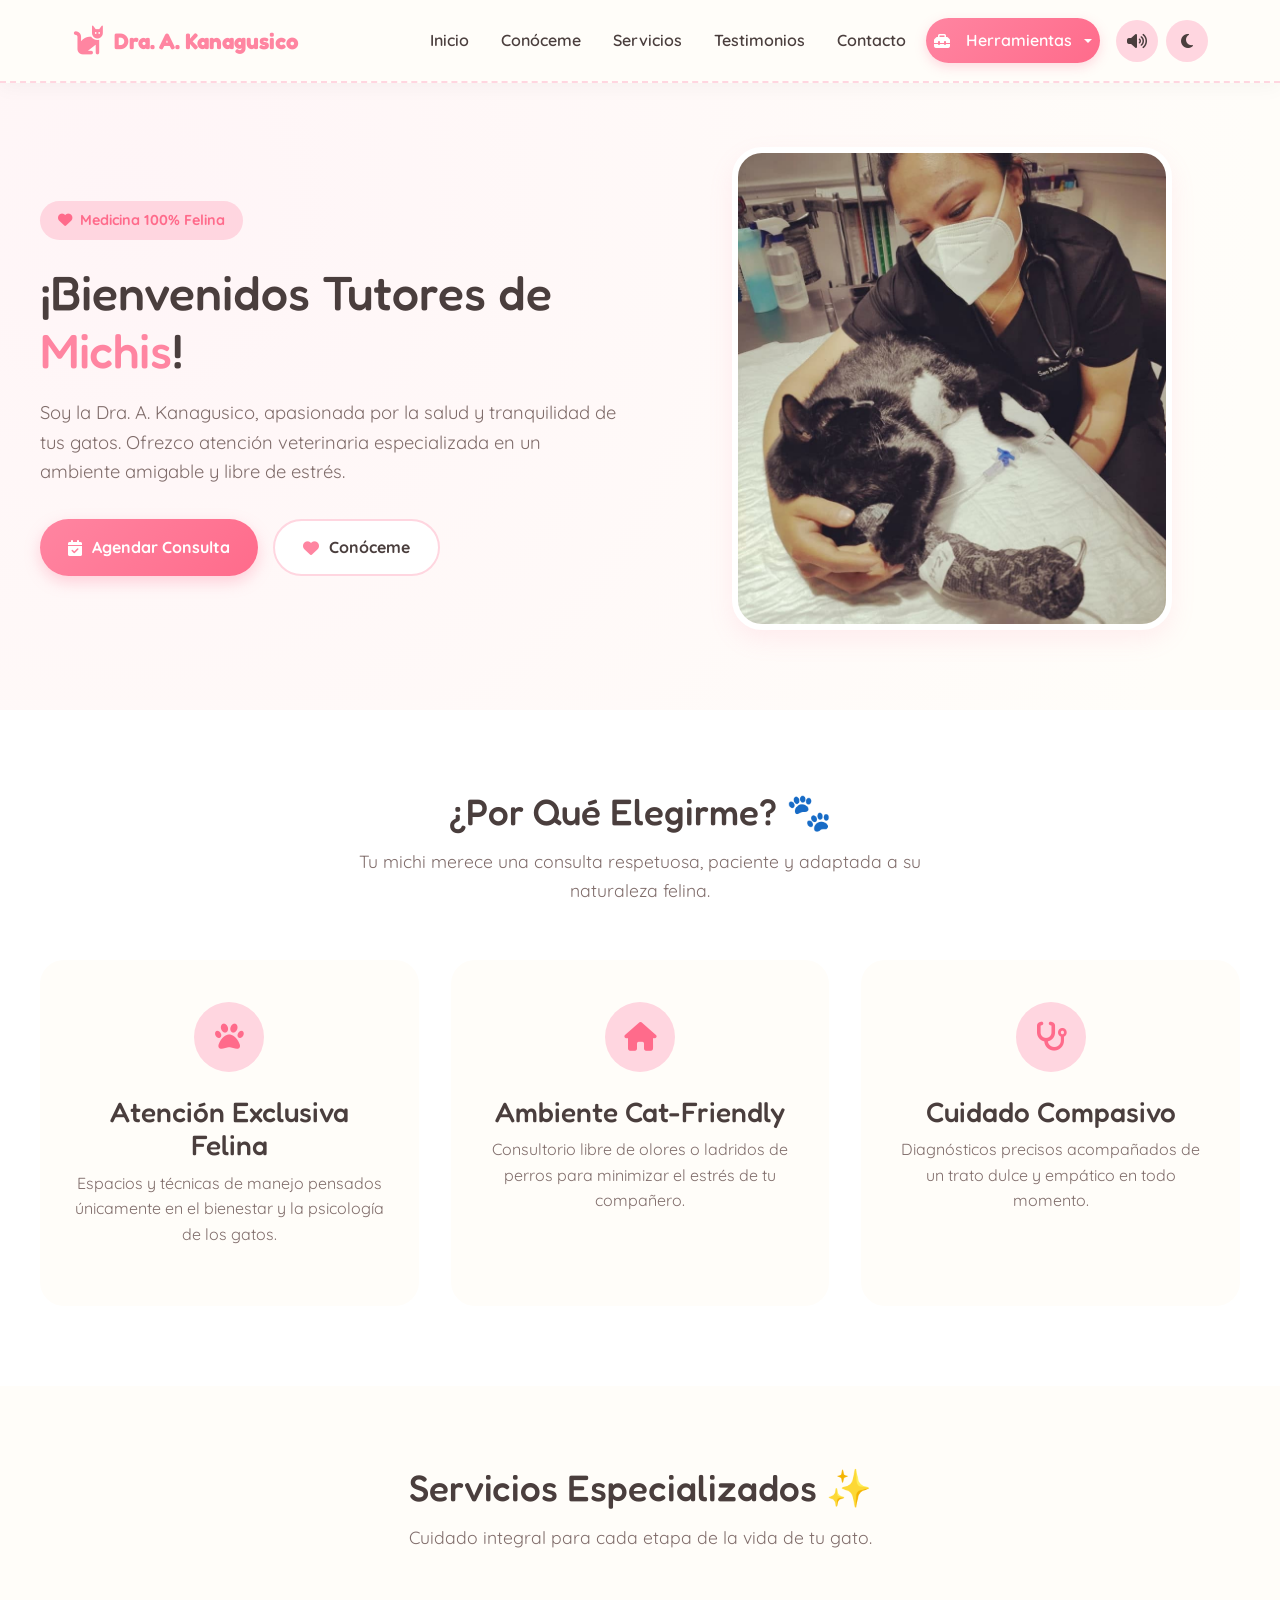
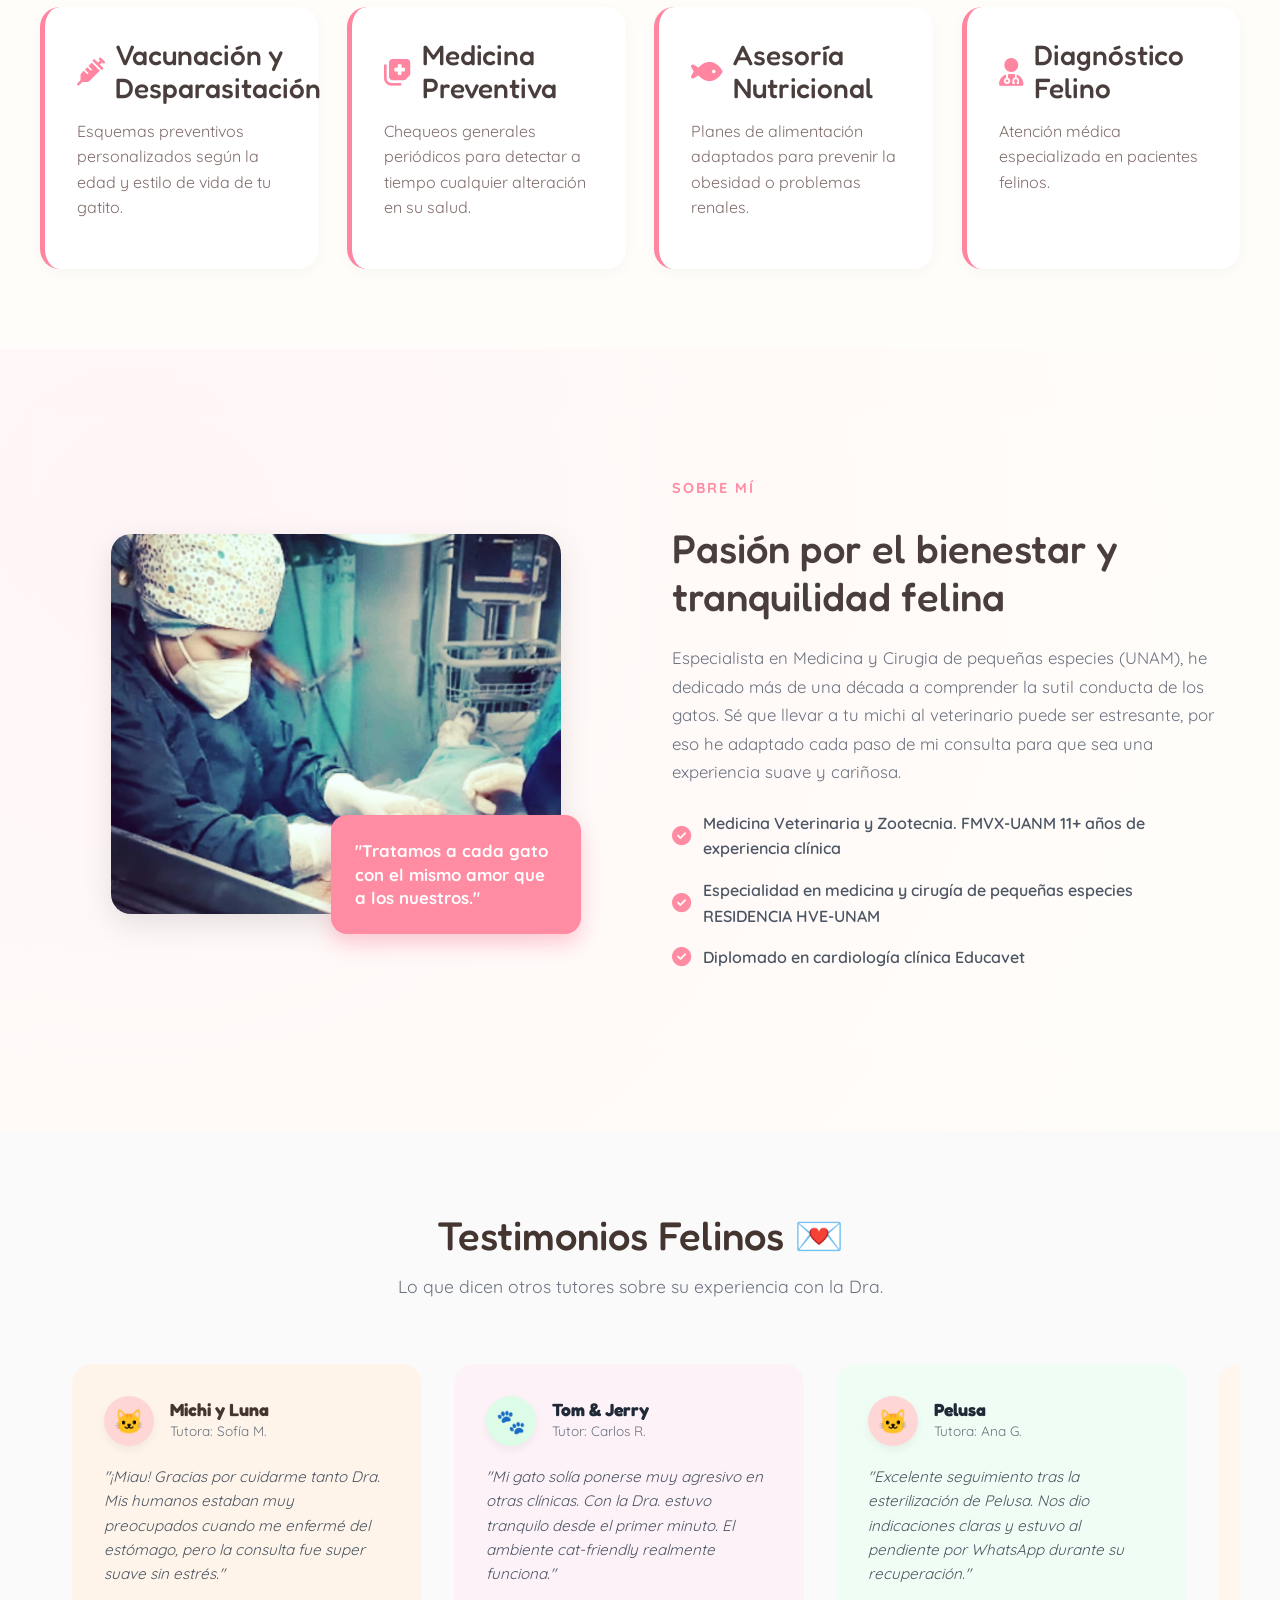
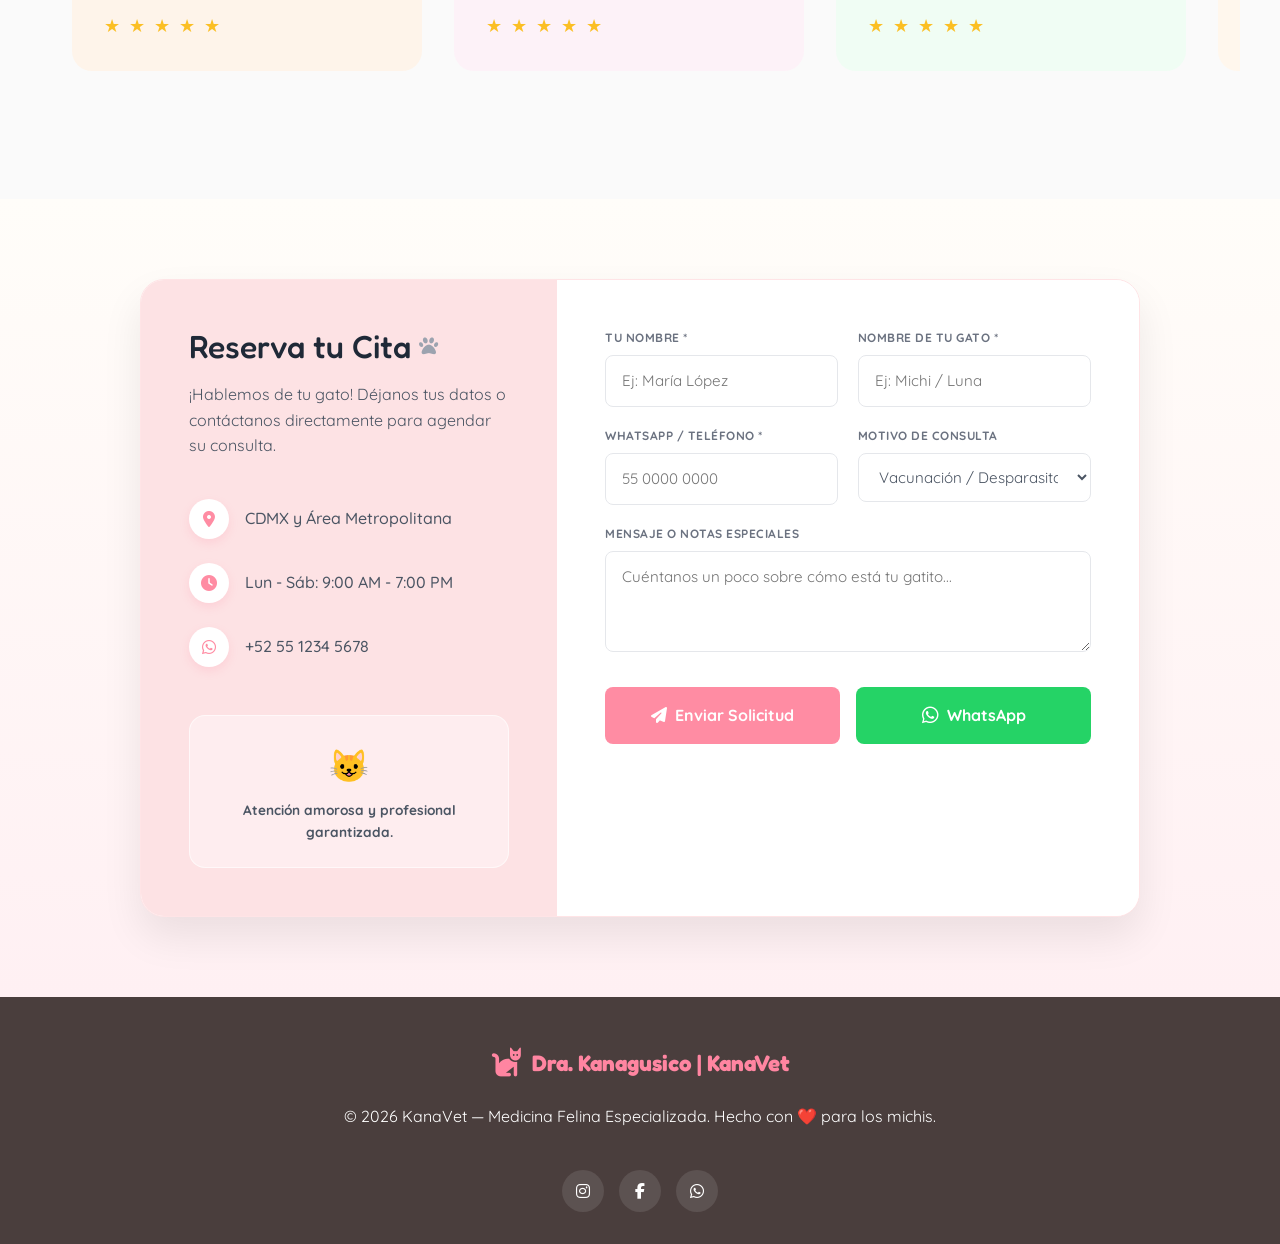
==== commit 7cc79509: "se corrige index" ====
--- a/index.html
+++ b/index.html
@@ -54,7 +54,7 @@
         </div>
       </div>
       <div class="hero-image-wrapper">
-        <img src="../img/vetara.jpg"
+        <img src="./img/vetara.jpg"
              alt="Gato tierno en consulta" class="hero-avatar" />
       </div>
     </div>
@@ -116,7 +116,7 @@
     <section class="about hero mx-auto" id="conoceme">
       <div style="display: grid; grid-template-columns: repeat(auto-fit, minmax(300px, 1fr)); gap: 4rem; align-items: center;" class="hero">
         <div style="position: relative; max-width: 450px; margin: 0 auto; width: 100%;">
-          <img src="../img/operando.jpg"
+          <img src="./img/operando.jpg"
                alt="Veterinaria examinando un gato relajado"
                style="width: 100%; height: 380px; object-fit: cover; border-radius: 20px; box-shadow: 0 10px 30px rgba(0,0,0,0.1);" />
           <div style="position: absolute; bottom: -20px; right: -20px; background-color: #FF8CA3; color: white; padding: 1.5rem; border-radius: 16px; box-shadow: 0 10px 20px rgba(255, 140, 163, 0.4); max-width: 250px;">
@@ -316,14 +316,14 @@
    <div id="footerContainer"></div>
  <!-- ============ AUDIO ============ -->
     <audio id="bgMusic" loop>
-  <source src="../audio/snoozybeats-cat-cafe-lofi-309576.mp3" type="audio/mpeg">
+  <source src="./audio/snoozybeats-cat-cafe-lofi-309576.mp3" type="audio/mpeg">
  </audio>
 
   <!-- Bootstrap 5 JS Bundle (incluye Popper) -->
   <script src="https://cdn.jsdelivr.net/npm/bootstrap@5.3.3/dist/js/bootstrap.bundle.min.js"></script>
 
   <!-- JS personalizado (efectos, sonido, tema, etc.) -->
-  <script src="../js/main.js"></script>
+  <script src="./js/main.js"></script>
 
 
 </body>
